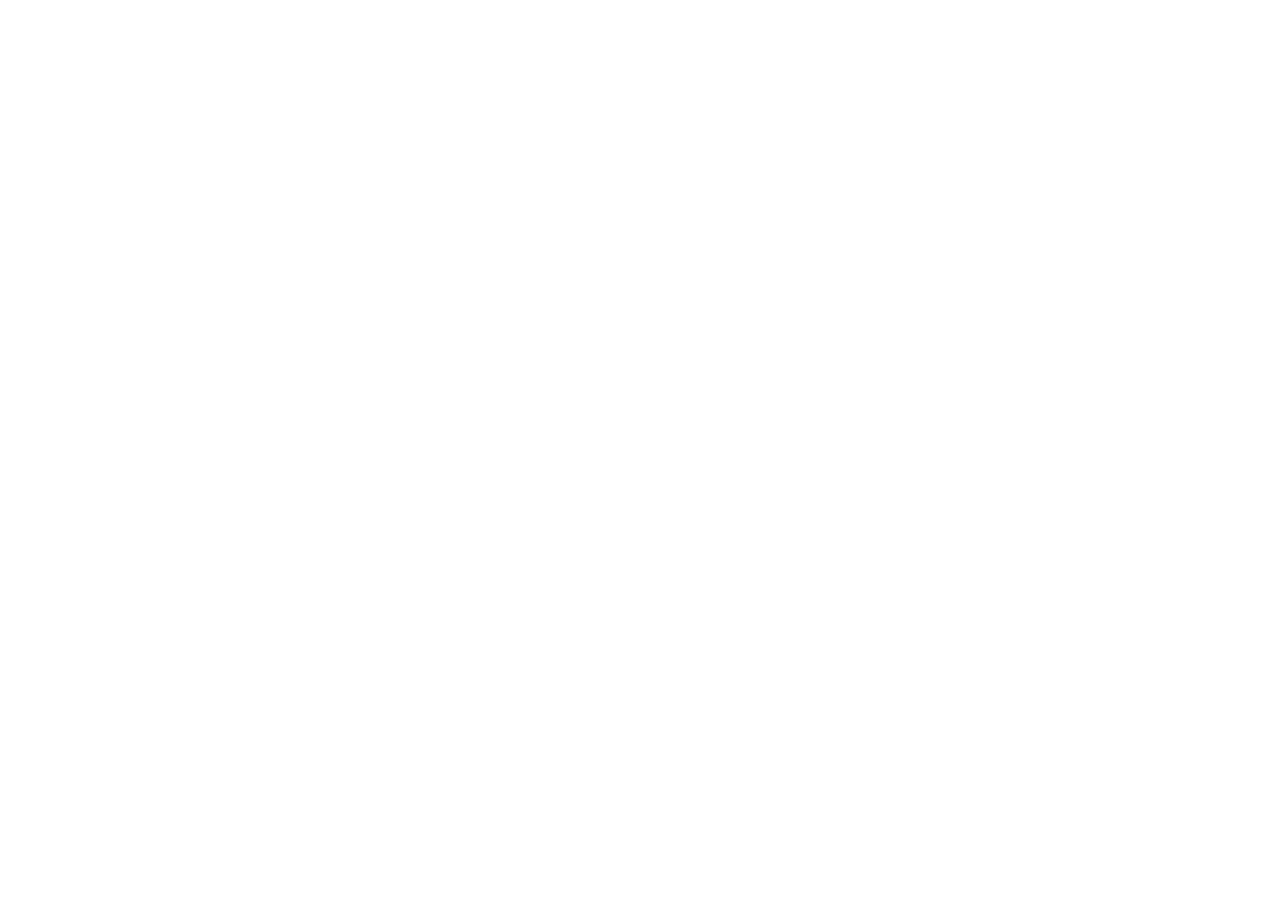
==== index.html @ 9f5fcf65 "pages" ====
<!DOCTYPE html>
<html lang="en">
<head>
    <meta charset="UTF-8">
    <meta name="viewport" content="width=device-width, initial-scale=1.0">
    <title>Inicio</title>
</head>
<body>
    
</body>
</html>
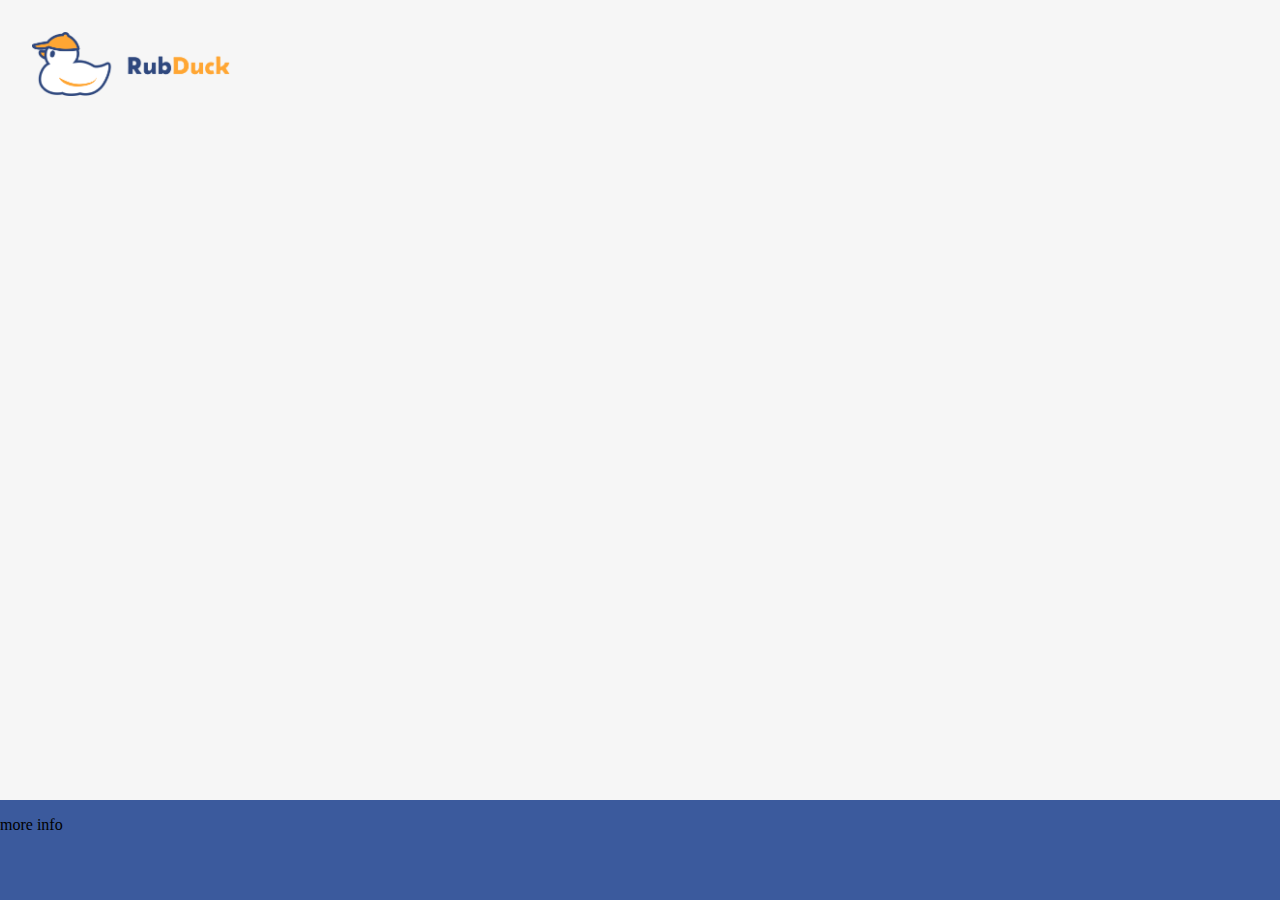
==== commit 97230bdc: "landing, login, sign up" ====
--- a/index.html
+++ b/index.html
@@ -4,8 +4,18 @@
     <meta charset="UTF-8">
     <meta name="viewport" content="width=device-width, initial-scale=1.0">
     <title>Inicio</title>
+    <link rel="stylesheet" href="/src/scss/main.css">
 </head>
 <body>
+    <nav>
+        <a href="../index.html" id="horizontal-logo">
+            <img src="../src/imgs/rd_horizontal_logo.png" alt="RubDuck Logo" class="logo">
+        </a>
+    </nav>
     
 </body>
+ 
+<footer>
+    <p>more info</p>
+</footer>
 </html>--- a/src/scss/main.css
+++ b/src/scss/main.css
@@ -0,0 +1,131 @@
+@font-face {
+  font-family: "belanosima-bold";
+  src: url("../fonts/Belanosima-Bold.ttf");
+}
+@font-face {
+  font-family: "belanosima-reg";
+  src: url("../fonts/Belanosima-Regular.ttf");
+}
+@font-face {
+  font-family: "belanosima-semi";
+  src: url("../fonts/Belanosima-SemiBold.ttf");
+}
+@font-face {
+  font-family: "jost";
+  src: url("../fonts/Jost-VariableFont_wght.ttf");
+}
+@font-face {
+  font-family: "ubuntu-bold";
+  src: url("../fonts/UbuntuMono-Bold.ttf");
+}
+@font-face {
+  font-family: "ubuntu-boldi";
+  src: url("../fonts/UbuntuMono-BoldItalic.ttf");
+}
+@font-face {
+  font-family: "ubuntu-ita";
+  src: url("../fonts/UbuntuMono-Italic.ttf");
+}
+@font-face {
+  font-family: "ubuntu-reg";
+  src: url("../fonts/UbuntuMono-Regular.ttf");
+}
+.vertical-align {
+  display: flex;
+  flex-direction: column;
+  align-items: center;
+  justify-content: space-around;
+}
+
+.right-align {
+  display: flex;
+  flex-direction: column;
+  margin: auto;
+  align-items: end;
+  justify-content: center;
+}
+
+.btn-primary {
+  font-family: "jost";
+  font-weight: 500;
+  font-size: large;
+  background-color: #3B5A9D;
+  color: #F6F6F6;
+  padding: 0.7rem 3.6rem;
+  border-radius: 10px;
+  border-top: 0;
+  border-left: 0;
+  border-right: 2px solid #2A3F6E;
+  border-bottom: 2px solid #2A3F6E;
+  box-shadow: 0px 2px 4px rbga(0, 0, 0, 0.15);
+}
+
+.btn-secondary {
+  font-family: "jost";
+  font-weight: 500;
+  font-size: large;
+  background-color: #F6F6F6;
+  color: #FFA633;
+  padding: 0.7rem 3.6rem;
+  border-radius: 10px;
+  border-top: 1px solid #FFA633;
+  border-left: 1px solid #FFA633;
+  border-right: 2px solid #FFA633;
+  border-bottom: 2px solid #FFA633;
+  box-shadow: 0px 2px 4px rbga(0, 0, 0, 0.15);
+}
+
+input {
+  font-family: "jost";
+  font-weight: 600;
+  color: #1E1E1E;
+  border: 2px solid #3B5A9D;
+  min-height: 1.9rem;
+  width: 30rem;
+  border-radius: 5px;
+  margin: 0 0 2rem 0;
+}
+
+html, body {
+  background-color: #F6F6F6;
+  margin: 0;
+  padding: 0;
+  height: 100%;
+  display: flex;
+  flex-direction: column;
+}
+
+nav {
+  display: flex;
+  padding: 2rem;
+  justify-content: space-between;
+}
+
+h1 {
+  font-family: "jost";
+  font-size: 2.5rem;
+}
+
+.lp-container {
+  margin: 5rem;
+  display: flex;
+  justify-content: space-around;
+  align-content: center;
+}
+
+.blue-square {
+  margin: auto;
+  padding: 2rem 3rem;
+  border: 3px solid #3B5A9D;
+  border-radius: 20px;
+}
+
+.logo {
+  height: 4rem;
+}
+
+footer {
+  background-color: #3B5A9D;
+  min-height: 100px;
+  margin-top: auto;
+}/*# sourceMappingURL=main.css.map */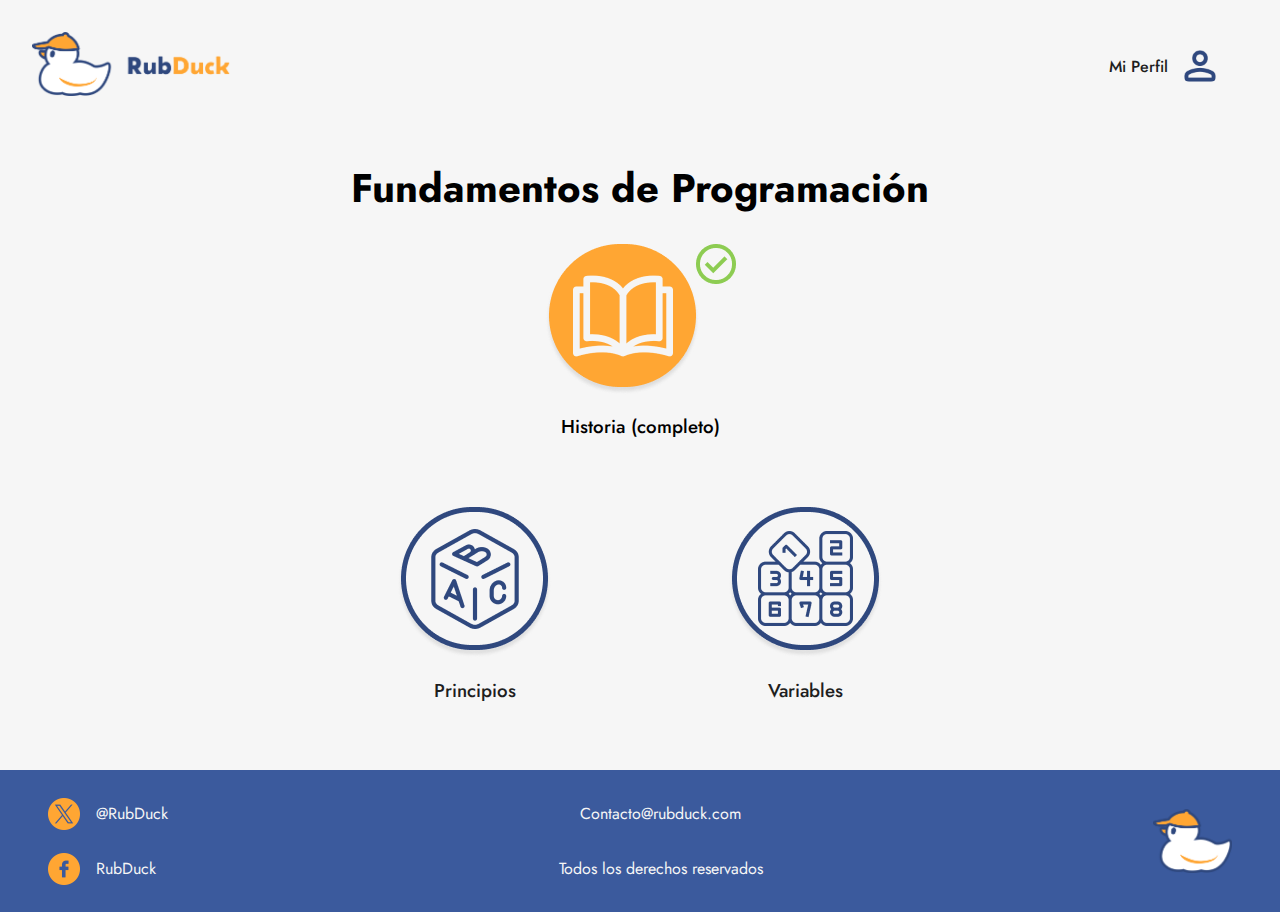
==== commit e2a87c3b: "priemra version" ====
--- a/index.html
+++ b/index.html
@@ -5,17 +5,67 @@
     <meta name="viewport" content="width=device-width, initial-scale=1.0">
     <title>Inicio</title>
     <link rel="stylesheet" href="/src/scss/main.css">
+    <link rel="icon" href="/src/imgs/icons/icon.ico" type="image/x-icon">
 </head>
 <body>
     <nav>
         <a href="../index.html" id="horizontal-logo">
             <img src="../src/imgs/rd_horizontal_logo.png" alt="RubDuck Logo" class="logo">
         </a>
+        <div class="vertical-align">
+            <div class="horizontal-align">
+                <div class="nav-item">
+                    <a class="horizontal-align" href="/pages/profile.html">
+                        <span>Mi Perfil</span>
+                        <img src="/src/imgs/icons/profile.png" alt="curso en curso XD">
+                    </a>
+                </div>
+            </div>
+        </div>
     </nav>
     
+    <div class="vertical-align">
+        <h1>Fundamentos de Programación</h1>
+        <div class="row">
+            <div class="vertical-align" style="align-items: center;">
+                <img src="/src/imgs/historia.png" alt="">
+                <h3>Historia (completo)</h3>
+            </div>
+        </div>
+        <div class="horizontal-align" style="margin-top: 3rem; margin-bottom: 3rem;">
+            <a  href="/pages/exercise.html"class="vertical-align" style="margin-right: 8rem;">
+                <img src="/src/imgs/fundamentos.png" alt="">
+                <h3>Principios</h3>
+            </a>
+            <a  href="/pages/exercise.html" class="vertical-align" style="margin-left: 3rem;">
+                <img src="/src/imgs/variables.png" alt="">
+                <h3>Variables</h3>
+            </a>
+        </div>
+    </div>
+
 </body>
  
+
 <footer>
-    <p>more info</p>
+    <div class="horizontal-align">
+        <div class="vertical-align" style="align-items: baseline;">
+            <div class="row">
+                <img src="../src/imgs/icons/x_logo.png" alt="X logo" style="height: 2rem; margin-right: 1rem;"> 
+                <p>@RubDuck</p>
+            </div>
+            <div class="row">
+                <img src="../src/imgs/icons/facebook_logo.png" alt="facebook logo" style="height: 2rem; margin-right: 1rem;"> 
+                <p>RubDuck</p>
+            </div>
+        </div>
+        <div class="vertical-align">
+            <p>Contacto@rubduck.com</p>
+            <p>Todos los derechos reservados</p>
+        </div>
+        <div class="vertical-align" style="align-items: baseline;">
+            <img src="../src/imgs/icons/pato.png" alt="logo amarillo" style="height: 4rem;">    
+        </div>
+    </div>
 </footer>
 </html>--- a/src/scss/main.css
+++ b/src/scss/main.css
@@ -36,13 +36,96 @@
   align-items: center;
   justify-content: space-around;
 }
+.vertical-align a {
+  text-decoration: none;
+  color: #1E1E1E;
+}
 
 .right-align {
   display: flex;
   flex-direction: column;
   margin: auto;
-  align-items: end;
-  justify-content: center;
+  align-items: flex-end;
+  justify-content: center;
+}
+
+.horizontal-align {
+  display: flex;
+  flex-direction: row;
+  align-items: center;
+  justify-content: space-between;
+}
+
+.row {
+  display: flex;
+  flex-direction: row;
+  justify-content: center;
+  align-items: center;
+}
+
+@font-face {
+  font-family: "belanosima-bold";
+  src: url("../fonts/Belanosima-Bold.ttf");
+}
+@font-face {
+  font-family: "belanosima-reg";
+  src: url("../fonts/Belanosima-Regular.ttf");
+}
+@font-face {
+  font-family: "belanosima-semi";
+  src: url("../fonts/Belanosima-SemiBold.ttf");
+}
+@font-face {
+  font-family: "jost";
+  src: url("../fonts/Jost-VariableFont_wght.ttf");
+}
+@font-face {
+  font-family: "ubuntu-bold";
+  src: url("../fonts/UbuntuMono-Bold.ttf");
+}
+@font-face {
+  font-family: "ubuntu-boldi";
+  src: url("../fonts/UbuntuMono-BoldItalic.ttf");
+}
+@font-face {
+  font-family: "ubuntu-ita";
+  src: url("../fonts/UbuntuMono-Italic.ttf");
+}
+@font-face {
+  font-family: "ubuntu-reg";
+  src: url("../fonts/UbuntuMono-Regular.ttf");
+}
+.vertical-align {
+  display: flex;
+  flex-direction: column;
+  align-items: center;
+  justify-content: space-around;
+}
+.vertical-align a {
+  text-decoration: none;
+  color: #1E1E1E;
+}
+
+.right-align {
+  display: flex;
+  flex-direction: column;
+  margin: auto;
+  align-items: flex-end;
+  justify-content: center;
+}
+
+.horizontal-align {
+  display: flex;
+  flex-direction: row;
+  align-items: center;
+  justify-content: space-between;
+}
+
+.row {
+  display: flex;
+  flex-direction: row;
+  justify-content: center;
+  align-items: center;
 }
 
 .btn-primary {
@@ -75,6 +158,18 @@
   box-shadow: 0px 2px 4px rbga(0, 0, 0, 0.15);
 }
 
+.code {
+  background-color: #161B22;
+  font-family: "ubuntu-reg";
+  border: none;
+  border-radius: 20px;
+  overflow: hidden;
+  min-width: 70%;
+  min-height: 120px;
+  color: #F6F6F6;
+  padding: 1rem;
+}
+
 input {
   font-family: "jost";
   font-weight: 600;
@@ -86,6 +181,34 @@
   margin: 0 0 2rem 0;
 }
 
+.blue-square {
+  margin: auto;
+  padding: 2rem 3rem;
+  border: 3px solid #3B5A9D;
+  border-radius: 20px;
+}
+
+.language-btn {
+  padding: 1rem;
+  margin: 1rem;
+}
+
+.texto {
+  font-family: "jost";
+}
+
+.fondo {
+  background-repeat: repeat-x;
+  position: fixed;
+  width: 100%;
+  margin-bottom: 0;
+  z-index: -1;
+  -o-object-fit: cover;
+     object-fit: cover;
+  -o-object-position: 50% 20%;
+     object-position: 50% 20%;
+}
+
 html, body {
   background-color: #F6F6F6;
   margin: 0;
@@ -101,9 +224,32 @@
   justify-content: space-between;
 }
 
+.nav-item {
+  color: #1E1E1E;
+  font-family: "jost";
+  font-weight: 500;
+  padding: 1rem;
+}
+.nav-item a {
+  color: #1E1E1E;
+  text-decoration: none;
+}
+
+.nav-item img {
+  height: 2rem;
+  width: auto;
+  border-radius: 5px;
+  margin: 0 1rem;
+}
+
 h1 {
   font-family: "jost";
   font-size: 2.5rem;
+}
+
+h3 {
+  font-family: "jost";
+  font-weight: 500;
 }
 
 .lp-container {
@@ -113,19 +259,38 @@
   align-content: center;
 }
 
-.blue-square {
-  margin: auto;
-  padding: 2rem 3rem;
-  border: 3px solid #3B5A9D;
-  border-radius: 20px;
+.language-logo {
+  height: 6rem;
+  width: auto;
+  margin: 0 3rem;
+}
+
+.language-name {
+  color: #1E1E1E;
+  font-family: "jost";
+  font-weight: 500;
 }
 
 .logo {
   height: 4rem;
 }
 
+.pfp {
+  border-style: solid;
+  border-color: #3B5A9D;
+  border-radius: 100%;
+  width: 15rem;
+  height: 15rem;
+  -o-object-fit: cover;
+     object-fit: cover;
+  -o-object-position: 50% 20%;
+     object-position: 50% 20%;
+}
+
 footer {
   background-color: #3B5A9D;
-  min-height: 100px;
   margin-top: auto;
+  color: #F6F6F6;
+  font-family: "jost";
+  padding: 1rem 3rem;
 }/*# sourceMappingURL=main.css.map */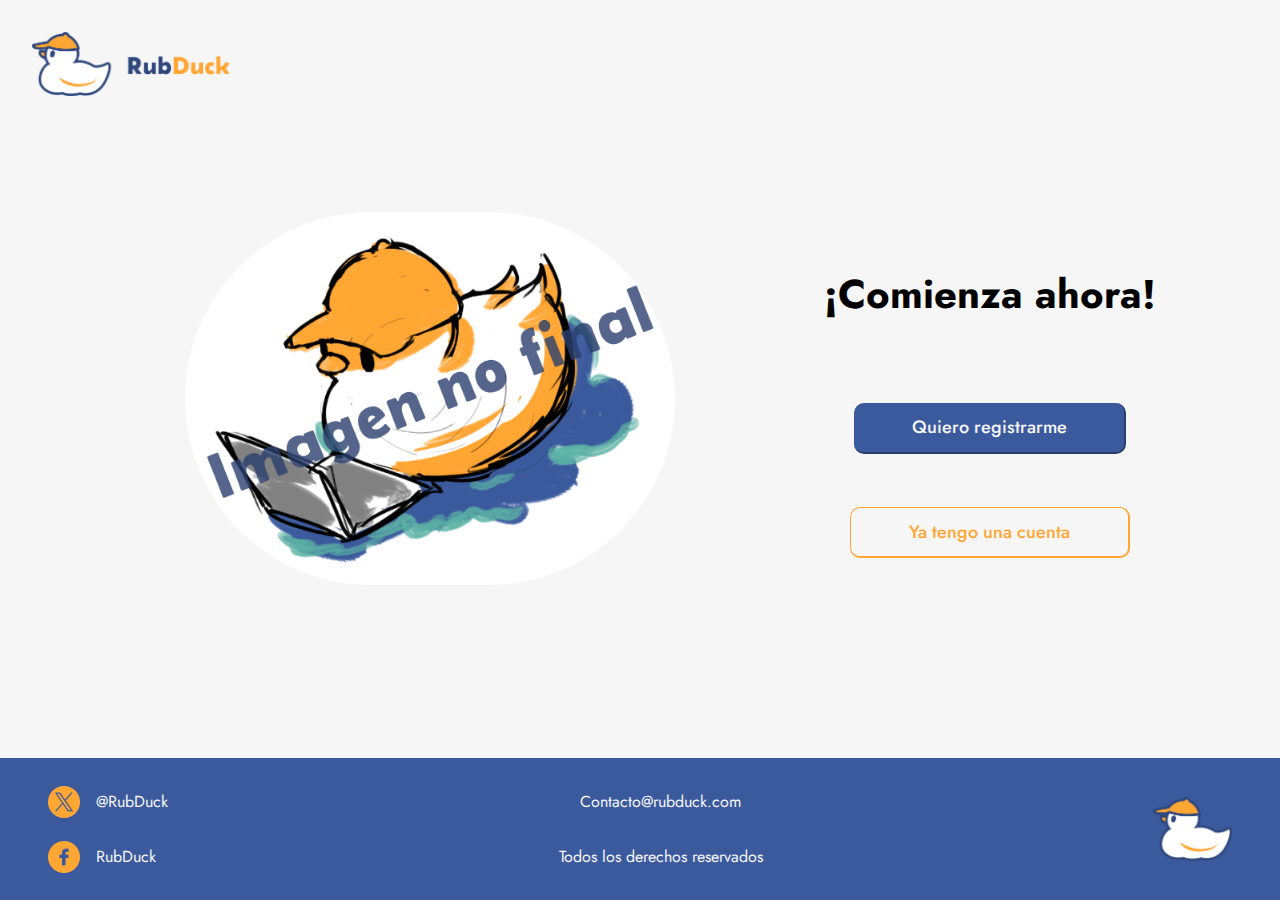
==== commit 48ec8d62: "Fix file paths in HTML and JavaScript files" ====
--- a/index.html
+++ b/index.html
@@ -3,59 +3,37 @@
 <head>
     <meta charset="UTF-8">
     <meta name="viewport" content="width=device-width, initial-scale=1.0">
-    <title>Inicio</title>
-    <link rel="stylesheet" href="/src/scss/main.css">
-    <link rel="icon" href="/src/imgs/icons/icon.ico" type="image/x-icon">
+    <title>RubDuck</title>
+    <link rel="stylesheet" href="./src/scss/main.css">
+    <link rel="icon" href="./src/imgs/icons/icon.ico" type="image/x-icon">
 </head>
 <body>
     <nav>
-        <a href="../index.html" id="horizontal-logo">
-            <img src="../src/imgs/rd_horizontal_logo.png" alt="RubDuck Logo" class="logo">
+        <a href="./index.html" id="horizontal-logo">
+            <img src="./src/imgs/rd_horizontal_logo.png" alt="RubDuck Logo" class="logo">
         </a>
+    </nav>
+    <div class="lp-container">
         <div class="vertical-align">
-            <div class="horizontal-align">
-                <div class="nav-item">
-                    <a class="horizontal-align" href="/pages/profile.html">
-                        <span>Mi Perfil</span>
-                        <img src="/src/imgs/icons/profile.png" alt="curso en curso XD">
-                    </a>
-                </div>
-            </div>
+            <img src="./src/imgs/patosketch.png" alt="Imagen de Prueba" style="width: 80%; height: auto;">
         </div>
-    </nav>
-    
-    <div class="vertical-align">
-        <h1>Fundamentos de Programación</h1>
-        <div class="row">
-            <div class="vertical-align" style="align-items: center;">
-                <img src="/src/imgs/historia.png" alt="">
-                <h3>Historia (completo)</h3>
-            </div>
-        </div>
-        <div class="horizontal-align" style="margin-top: 3rem; margin-bottom: 3rem;">
-            <a  href="/pages/exercise.html"class="vertical-align" style="margin-right: 8rem;">
-                <img src="/src/imgs/fundamentos.png" alt="">
-                <h3>Principios</h3>
-            </a>
-            <a  href="/pages/exercise.html" class="vertical-align" style="margin-left: 3rem;">
-                <img src="/src/imgs/variables.png" alt="">
-                <h3>Variables</h3>
-            </a>
+        <div class="vertical-align">
+            <h1>¡Comienza ahora!</h1>
+            <button class="btn-primary" onclick="window.open('./pages/sign_up.html', '_blank')">Quiero registrarme</button>
+            <button class="btn-secondary" onclick="window.open('./pages/login.html', '_blank')"> Ya tengo una cuenta</button>
         </div>
     </div>
-
 </body>
- 
 
 <footer>
     <div class="horizontal-align">
         <div class="vertical-align" style="align-items: baseline;">
             <div class="row">
-                <img src="../src/imgs/icons/x_logo.png" alt="X logo" style="height: 2rem; margin-right: 1rem;"> 
+                <img src="./src/imgs/icons/x_logo.png" alt="X logo" style="height: 2rem; margin-right: 1rem;"> 
                 <p>@RubDuck</p>
             </div>
             <div class="row">
-                <img src="../src/imgs/icons/facebook_logo.png" alt="facebook logo" style="height: 2rem; margin-right: 1rem;"> 
+                <img src="./src/imgs/icons/facebook_logo.png" alt="facebook logo" style="height: 2rem; margin-right: 1rem;"> 
                 <p>RubDuck</p>
             </div>
         </div>
@@ -64,8 +42,9 @@
             <p>Todos los derechos reservados</p>
         </div>
         <div class="vertical-align" style="align-items: baseline;">
-            <img src="../src/imgs/icons/pato.png" alt="logo amarillo" style="height: 4rem;">    
+            <img src="./src/imgs/icons/pato.png" alt="logo amarillo" style="height: 4rem;">    
         </div>
     </div>
 </footer>
+</html>
 </html>--- a/src/scss/main.css
+++ b/src/scss/main.css
@@ -135,6 +135,7 @@
   background-color: #3B5A9D;
   color: #F6F6F6;
   padding: 0.7rem 3.6rem;
+  cursor: pointer;
   border-radius: 10px;
   border-top: 0;
   border-left: 0;
@@ -143,6 +144,10 @@
   box-shadow: 0px 2px 4px rbga(0, 0, 0, 0.15);
 }
 
+.btn-primary:hover {
+  background-color: #2A3F6E;
+}
+
 .btn-secondary {
   font-family: "jost";
   font-weight: 500;
@@ -150,12 +155,18 @@
   background-color: #F6F6F6;
   color: #FFA633;
   padding: 0.7rem 3.6rem;
+  cursor: pointer;
   border-radius: 10px;
   border-top: 1px solid #FFA633;
   border-left: 1px solid #FFA633;
   border-right: 2px solid #FFA633;
   border-bottom: 2px solid #FFA633;
   box-shadow: 0px 2px 4px rbga(0, 0, 0, 0.15);
+}
+
+.btn-secondary:hover {
+  background-color: rgb(204, 146, 71);
+  color: #F6F6F6;
 }
 
 .code {
@@ -209,6 +220,12 @@
      object-position: 50% 20%;
 }
 
+.error {
+  color: #F44930;
+  font-family: "jost";
+  align-self: baseline;
+}
+
 html, body {
   background-color: #F6F6F6;
   margin: 0;
